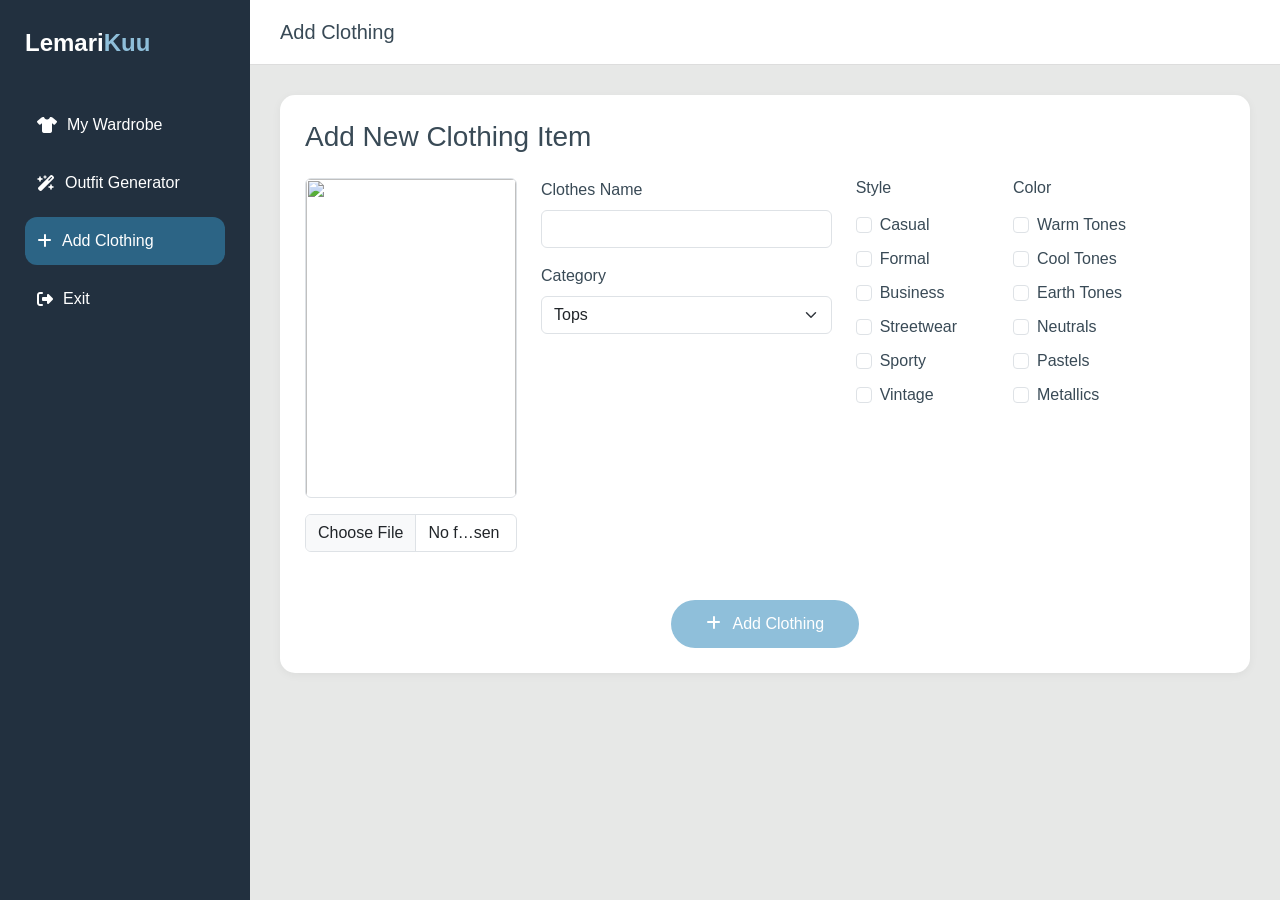
==== add-clothing.html @ e78634e0 "First UI/UX" ====
<!DOCTYPE html>
<html lang="en">
<head>
<meta charset="UTF-8">
<meta name="viewport" content="width=device-width, initial-scale=1">

<title>Add Clothing</title>

<link href="https://cdn.jsdelivr.net/npm/bootstrap@5.3.7/dist/css/bootstrap.min.css" rel="stylesheet">
<link href="https://cdnjs.cloudflare.com/ajax/libs/font-awesome/6.5.2/css/all.min.css" rel="stylesheet">

<link rel="stylesheet" href="css/style.css">

</head>

<body>

<div class="wrapper">

    <!-- SIDEBAR -->
    <aside class="sidebar">

        <div class="logo">
            Lemari<span>Kuu</span>
        </div>

        <ul class="menu">

            <li>
                <a href="index.html">
                    <i class="fa-solid fa-shirt"></i>
                    My Wardrobe
                </a>
            </li>

            <li>
                <a href="outfit-generator.html">
                    <i class="fa-solid fa-wand-magic-sparkles"></i>
                    Outfit Generator
                </a>
            </li>

            <li class="active">
                <a href="add-clothing.html">
                    <i class="fa-solid fa-plus"></i>
                    Add Clothing
                </a>
            </li>

            <li>
                <a href="#">
                    <i class="fa-solid fa-right-from-bracket"></i>
                    Exit
                </a>
            </li>

        </ul>

    </aside>

    <!-- MAIN -->
    <main class="main-content">

        <div class="topbar">
            <h5>Add Clothing</h5>
        </div>

        <div class="content-area">

            <div class="content-card">

                <h3 class="mb-4">
                    Add New Clothing Item
                </h3>

                <form>

                    <div class="row">

                        <!-- IMAGE -->

                        <div class="col-lg-3">

                            <img
                            id="preview"
                            src="https://www.svgrepo.com/show/508699/landscape-placeholder.svg"
                            class="img-fluid border rounded mb-3">

                            <input
                            type="file"
                            class="form-control"
                            onchange="previewImage(event)">

                        </div>

                        <!-- FORM -->

                        <div class="col-lg-4">

                            <label class="form-label">
                                Clothes Name
                            </label>

                            <input
                            type="text"
                            class="form-control">

                            <label class="form-label mt-3">
                                Category
                            </label>

                            <select class="form-select">

                                <option>Tops</option>
                                <option>Bottoms</option>
                                <option>Outerwears</option>
                                <option>Accessories</option>

                            </select>

                        </div>

                        <!-- STYLE -->

                        <div class="col-lg-2">

                            <h6 class="mb-3">
                                Style
                            </h6>

                            <div class="form-check">
                                <input class="form-check-input" type="checkbox">
                                <label class="form-check-label">Casual</label>
                            </div>

                            <div class="form-check">
                                <input class="form-check-input" type="checkbox">
                                <label class="form-check-label">Formal</label>
                            </div>

                            <div class="form-check">
                                <input class="form-check-input" type="checkbox">
                                <label class="form-check-label">Business</label>
                            </div>

                            <div class="form-check">
                                <input class="form-check-input" type="checkbox">
                                <label class="form-check-label">Streetwear</label>
                            </div>

                            <div class="form-check">
                                <input class="form-check-input" type="checkbox">
                                <label class="form-check-label">Sporty</label>
                            </div>

                            <div class="form-check">
                                <input class="form-check-input" type="checkbox">
                                <label class="form-check-label">Vintage</label>
                            </div>

                        </div>

                        <!-- COLOR -->

                        <div class="col-lg-3">

                            <h6 class="mb-3">
                                Color
                            </h6>

                            <div class="form-check">
                                <input class="form-check-input" type="checkbox">
                                <label class="form-check-label">Warm Tones</label>
                            </div>

                            <div class="form-check">
                                <input class="form-check-input" type="checkbox">
                                <label class="form-check-label">Cool Tones</label>
                            </div>

                            <div class="form-check">
                                <input class="form-check-input" type="checkbox">
                                <label class="form-check-label">Earth Tones</label>
                            </div>

                            <div class="form-check">
                                <input class="form-check-input" type="checkbox">
                                <label class="form-check-label">Neutrals</label>
                            </div>

                            <div class="form-check">
                                <input class="form-check-input" type="checkbox">
                                <label class="form-check-label">Pastels</label>
                            </div>

                            <div class="form-check">
                                <input class="form-check-input" type="checkbox">
                                <label class="form-check-label">Metallics</label>
                            </div>

                        </div>

                    </div>

                    <div class="text-center mt-5">

                        <button
                        type="submit"
                        class="btn generate-btn">

                            <i class="fa-solid fa-plus me-2"></i>
                            Add Clothing

                        </button>

                    </div>

                </form>

            </div>

        </div>

    </main>

</div>

<script>

function previewImage(event){

    const reader = new FileReader();

    reader.onload = function(){

        document.getElementById("preview").src =
        reader.result;

    }

    reader.readAsDataURL(
        event.target.files[0]
    );

}

</script>

</body>
</html>
---- css/style.css ----
:root{
    --yankees-blue:#22303F;
    --platinum:#E7E8E7;
    --dark-sky-blue:#8FBFDA;
    --bdazzled-blue:#2C6485;
    --charcoal:#394A56;
}

body{
    margin:0;
    background:var(--platinum);
    font-family:'Segoe UI',sans-serif;
    color:var(--charcoal);
}

.wrapper{
    display:flex;
    min-height:100vh;
}

/* SIDEBAR */

.sidebar{
    width:250px;
    background:var(--yankees-blue);
    color:white;
    padding:25px;
}

.logo{
    font-size:24px;
    font-weight:700;
    margin-bottom:40px;
    color:white;
}

.logo span{
    color:var(--dark-sky-blue);
}

.menu{
    list-style:none;
    padding:0;
}

.menu li{
    margin-bottom:10px;
}

.menu a{
    color:white;
    text-decoration:none;
    display:flex;
    align-items:center;
    gap:10px;
    padding:12px;
    border-radius:12px;
    transition:.3s;
}

.menu li.active a,
.menu a:hover{
    background:var(--bdazzled-blue);
    color:white;
}

/* MAIN */

.main-content{
    flex:1;
}

.topbar{
    background:white;
    padding:20px 30px;
    border-bottom:1px solid #ddd;
}

.topbar h5{
    color:var(--charcoal);
    margin:0;
}

.content-area{
    padding:30px;
}

.content-card{
    background:white;
    padding:25px;
    border-radius:15px;
    box-shadow:0 2px 10px rgba(0,0,0,.05);
}

/* CATEGORY FILTER */

.category-filter{
    display:flex;
    flex-wrap:wrap;
    gap:10px;
}

.category-filter button{
    border:none;
    background:var(--dark-sky-blue);
    color:white;
    padding:10px 25px;
    border-radius:30px;
    transition:.3s;
}

.category-filter button:hover{
    background:var(--bdazzled-blue);
}

.category-filter .active{
    background:var(--bdazzled-blue);
}

/* BUTTON */

.btn-shuffle{
    border-radius:30px;
    border:2px solid var(--dark-sky-blue);
    color:var(--bdazzled-blue);
    background:white;
}

.btn-shuffle:hover{
    background:var(--dark-sky-blue);
    color:white;
}

.custom-select{
    width:140px;
    border-radius:30px;
    border:1px solid var(--dark-sky-blue);
}

/* CARD */

.wardrobe-card{
    background:white;
    border:1px solid #e3e3e3;
    border-radius:15px;
    overflow:hidden;
    text-align:center;
    transition:.3s;
}

.wardrobe-card:hover{
    transform:translateY(-5px);
    box-shadow:0 8px 20px rgba(0,0,0,.08);
}

.wardrobe-card img{
    width:100%;
    height:220px;
    object-fit:cover;
}

.wardrobe-card p{
    margin:12px;
    font-weight:600;
    color:var(--charcoal);
}

/* FAB */

.fab{
    position:fixed;
    right:30px;
    bottom:30px;

    width:60px;
    height:60px;

    border-radius:50%;

    background:var(--dark-sky-blue);
    color:white;

    display:flex;
    align-items:center;
    justify-content:center;

    text-decoration:none;

    font-size:22px;

    box-shadow:0 5px 20px rgba(0,0,0,.2);
    transition:.3s;
}

.fab:hover{
    background:var(--bdazzled-blue);
    color:white;
}

.wardrobe-card{
    position:relative;
    background:white;
    border:1px solid #e3e3e3;
    border-radius:15px;
    overflow:hidden;
    text-align:center;
    transition:.3s;
}

.card-actions{
    position:absolute;
    bottom:10px;
    right:10px;
}

.edit-btn{
    width:35px;
    height:35px;

    display:flex;
    align-items:center;
    justify-content:center;

    border-radius:50%;

    background:var(--dark-sky-blue);
    color:white;

    text-decoration:none;

    transition:.3s;
}

.edit-btn:hover{
    background:var(--bdazzled-blue);
    color:white;
}

/* CLOTHING SHUFFLE */
.outfit-card{
    height:100%;
    border:none;
    border-radius:15px;
    overflow:hidden;
}

.outfit-card img{
    width:100%;
    height:320px;
    object-fit:cover;
}

.outfit-card .card-body{
    min-height:90px;
}

#outfitStyle{
    font-size:24px;
    font-weight:600;
    color:var(--bdazzled-blue);
}

.slot-title{
    font-size:12px;
    text-transform:uppercase;
    letter-spacing:1px;
    color:#888;
}

#outfitStyle{
    font-size:24px;
    font-weight:600;
    color:var(--bdazzled-blue);
}

.generate-btn{
    background:var(--dark-sky-blue);
    border:none;
    color:white;
    padding:12px 35px;
    border-radius:30px;
}

.generate-btn:hover{
    background:var(--bdazzled-blue);
    color:white;
}

/* ADD CLOTHING */
#preview{
    width:100%;
    height:320px;
    object-fit:cover;
    background:white;
}

.form-check{
    margin-bottom:10px;
}
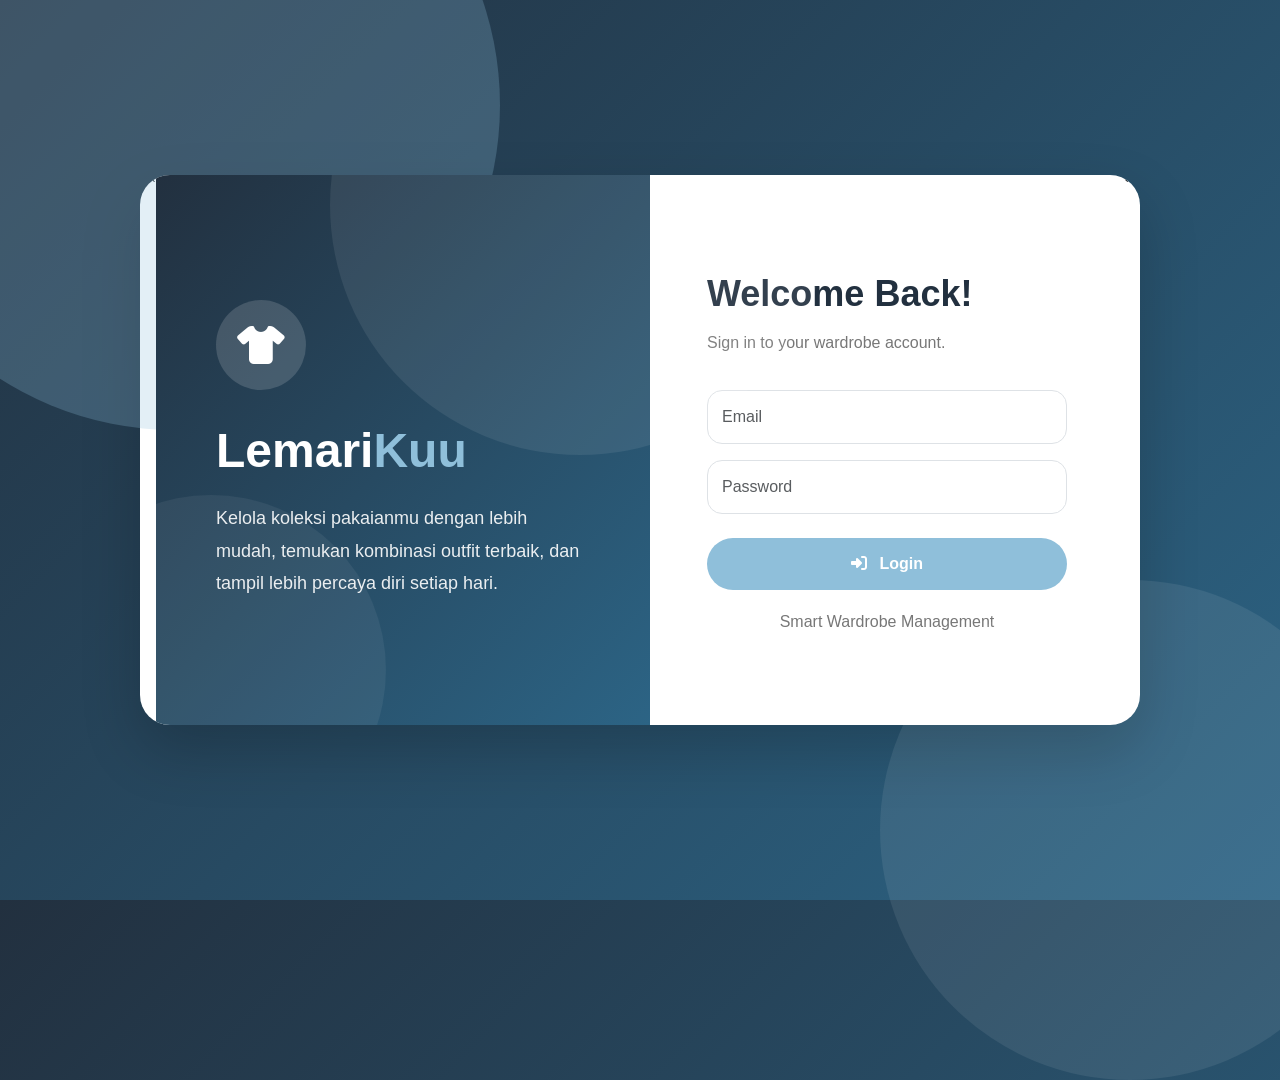
==== commit cac10c5d: "ADD-profile_login" ====
--- a/add-clothing.html
+++ b/add-clothing.html
@@ -15,6 +15,28 @@
 
 <body>
 
+<script>
+
+if(!sessionStorage.getItem("isLoggedIn")){
+
+    window.location.href =
+    "login.html";
+
+}
+
+function logout(){
+
+    sessionStorage.removeItem(
+        "isLoggedIn"
+    );
+
+    window.location.href =
+    "login.html";
+
+}
+
+</script>
+
 <div class="wrapper">
 
     <!-- SIDEBAR -->
@@ -48,7 +70,14 @@
             </li>
 
             <li>
-                <a href="#">
+                <a href="profile.html">
+                    <i class="fa-solid fa-user"></i>
+                    Profile
+                </a>
+            </li>
+
+            <li>
+                <a href="#" onclick="logout()">
                     <i class="fa-solid fa-right-from-bracket"></i>
                     Exit
                 </a>
--- a/css/style.css
+++ b/css/style.css
@@ -68,6 +68,8 @@
 
 .main-content{
     flex:1;
+    position:relative;
+    
 }
 
 .topbar{
@@ -90,6 +92,7 @@
     padding:25px;
     border-radius:15px;
     box-shadow:0 2px 10px rgba(0,0,0,.05);
+    border-left:5px solid var(--dark-sky-blue);
 }
 
 /* CATEGORY FILTER */
@@ -106,15 +109,39 @@
     color:white;
     padding:10px 25px;
     border-radius:30px;
-    transition:.3s;
+    cursor:pointer;
+
+    transition:
+        background .3s ease,
+        transform .3s ease,
+        box-shadow .3s ease;
 }
 
 .category-filter button:hover{
     background:var(--bdazzled-blue);
+    transform:translateY(-3px);
+    box-shadow:0 5px 15px rgba(44,100,133,.25);
 }
 
 .category-filter .active{
     background:var(--bdazzled-blue);
+    animation:bounce .4s ease;
+}
+
+@keyframes bounce{
+
+    0%{
+        transform:scale(1);
+    }
+
+    50%{
+        transform:scale(1.1);
+    }
+
+    100%{
+        transform:scale(1);
+    }
+
 }
 
 /* BUTTON */
@@ -190,7 +217,26 @@
 
     box-shadow:0 5px 20px rgba(0,0,0,.2);
     transition:.3s;
-}
+
+    animation:float 2s ease-in-out infinite;
+}
+
+
+    @keyframes float{
+
+        0%{
+            transform:translateY(0);
+        }
+
+        50%{
+            transform:translateY(-5px);
+        }
+
+        100%{
+            transform:translateY(0);
+        }
+
+    }
 
 .fab:hover{
     background:var(--bdazzled-blue);
@@ -242,7 +288,29 @@
     border:none;
     border-radius:15px;
     overflow:hidden;
-}
+    transition:.6s;
+}
+
+.shuffle-animation{
+    animation:shuffleCard .6s ease;
+}
+
+@keyframes shuffleCard{
+
+    0%{
+        transform:rotateY(0deg);
+    }
+
+    50%{
+        transform:rotateY(90deg);
+    }
+
+    100%{
+        transform:rotateY(0deg);
+    }
+
+}
+
 
 .outfit-card img{
     width:100%;
@@ -279,11 +347,13 @@
     color:white;
     padding:12px 35px;
     border-radius:30px;
+    transition:all .3s ease;
 }
 
 .generate-btn:hover{
     background:var(--bdazzled-blue);
     color:white;
+    transform:scale(1.05);
 }
 
 /* ADD CLOTHING */
@@ -296,4 +366,242 @@
 
 .form-check{
     margin-bottom:10px;
+}
+
+#confettiCanvas{
+    position:absolute;
+
+    top:0;
+    left:0;
+
+    width:100%;
+    height:100%;
+
+    pointer-events:none;
+
+    z-index:1000;
+}
+
+/* WEATHER CARD */
+
+.weather-style-card{
+
+    background:white;
+
+    border-radius:15px;
+
+    padding:20px 25px;
+
+    margin-bottom:25px;
+
+    box-shadow:0 2px 10px rgba(0,0,0,.05);
+
+    border-left:5px solid var(--dark-sky-blue);
+
+}
+
+.weather-info{
+
+    display:flex;
+
+    justify-content:space-between;
+
+    align-items:center;
+
+    margin-bottom:15px;
+
+}
+
+.weather-left h5{
+
+    margin:0;
+
+    color:var(--charcoal);
+
+    font-weight:600;
+
+}
+
+.weather-left p{
+
+    margin:0;
+
+    color:#777;
+
+}
+
+.weather-right{
+
+    display:flex;
+
+    align-items:center;
+
+    gap:15px;
+
+}
+
+.weather-icon{
+
+    font-size:40px;
+
+}
+
+.weather-right h4{
+
+    color:var(--bdazzled-blue);
+
+    font-weight:700;
+
+}
+
+.style-tip{
+
+    background:rgba(143,191,218,.12);
+
+    padding:15px;
+
+    border-radius:12px;
+
+}
+
+.style-tip strong{
+
+    display:block;
+
+    color:var(--bdazzled-blue);
+
+    margin-bottom:5px;
+
+}
+
+.style-tip p{
+
+    color:var(--charcoal);
+
+    font-size:14px;
+
+}
+
+
+/* =====================
+   PROFILE V2
+===================== */
+
+.profile-banner{
+    background:#fff;
+    border-radius:20px;
+    padding:30px;
+    display:flex;
+    align-items:center;
+    gap:25px;
+    margin-bottom:25px;
+    box-shadow:0 4px 12px rgba(0,0,0,0.05);
+}
+
+.profile-avatar{
+    width:120px;
+    height:120px;
+    border-radius:50%;
+    background:linear-gradient(
+        135deg,
+        #8FBFDA,
+        #2C6485
+    );
+
+    display:flex;
+    align-items:center;
+    justify-content:center;
+
+    color:#fff;
+    font-size:48px;
+}
+
+.profile-details h2{
+    margin-bottom:8px;
+    color:#22303F;
+}
+
+.profile-details p{
+    color:#666;
+    margin-bottom:15px;
+}
+
+.edit-profile-btn{
+    border:none;
+    background:#2C6485;
+    color:white;
+    padding:10px 18px;
+    border-radius:10px;
+    cursor:pointer;
+}
+
+.edit-profile-btn:hover{
+    opacity:.9;
+}
+
+.profile-overview{
+    display:grid;
+    grid-template-columns:repeat(4,1fr);
+    gap:20px;
+    margin-bottom:25px;
+}
+
+.overview-card{
+    background:#fff;
+    border-radius:18px;
+    padding:25px;
+    text-align:center;
+    box-shadow:0 4px 12px rgba(0,0,0,0.05);
+}
+
+.overview-card span{
+    color:#777;
+    font-size:14px;
+}
+
+.overview-card h3{
+    margin-top:10px;
+    color:#2C6485;
+    font-size:32px;
+}
+
+.account-card{
+    background:#fff;
+    border-radius:20px;
+    padding:30px;
+    box-shadow:0 4px 12px rgba(0,0,0,0.05);
+}
+
+.account-card h3{
+    margin-bottom:25px;
+    color:#22303F;
+}
+
+.account-row{
+    display:flex;
+    justify-content:space-between;
+    padding:15px 0;
+    border-bottom:1px solid #eee;
+}
+
+.account-row:last-child{
+    border-bottom:none;
+}
+
+@media(max-width:900px){
+
+    .profile-banner{
+        flex-direction:column;
+        text-align:center;
+    }
+
+    .profile-overview{
+        grid-template-columns:1fr;
+    }
+
+    .account-row{
+        flex-direction:column;
+        gap:6px;
+    }
+
 }
